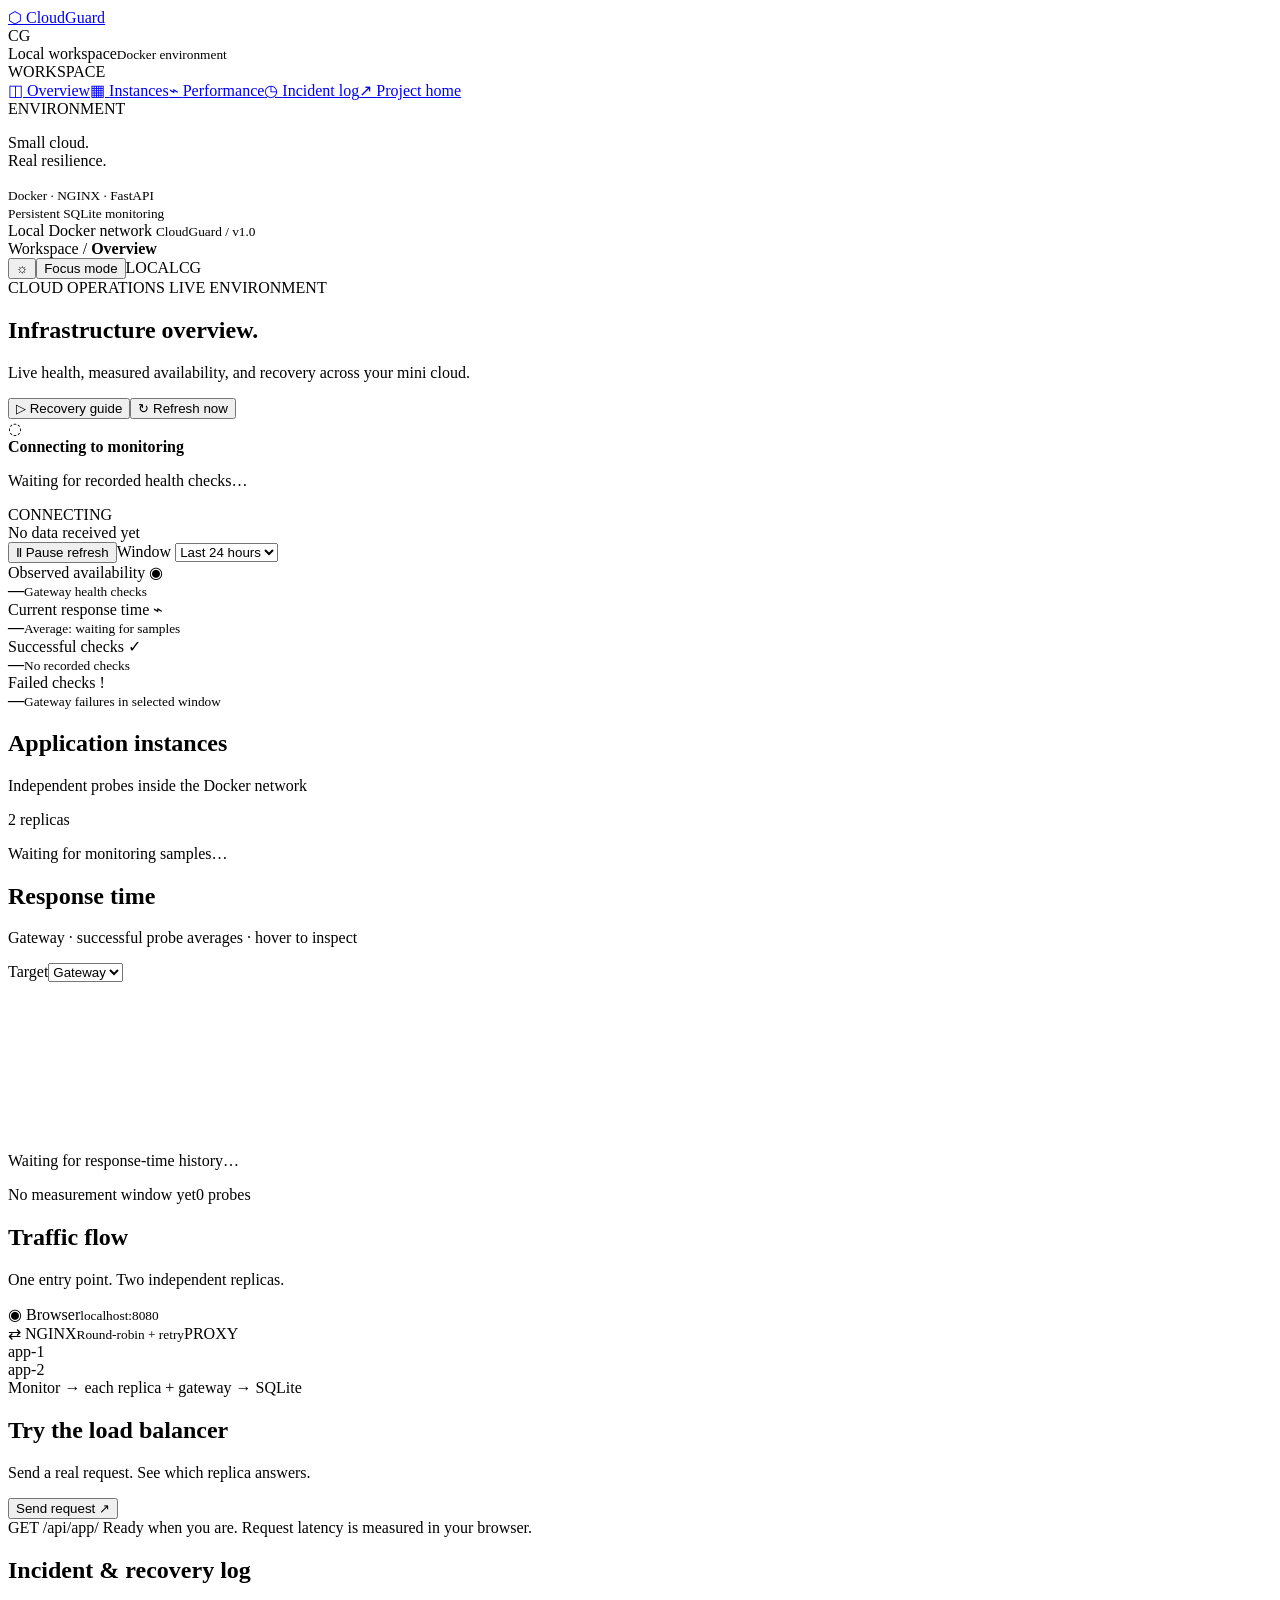
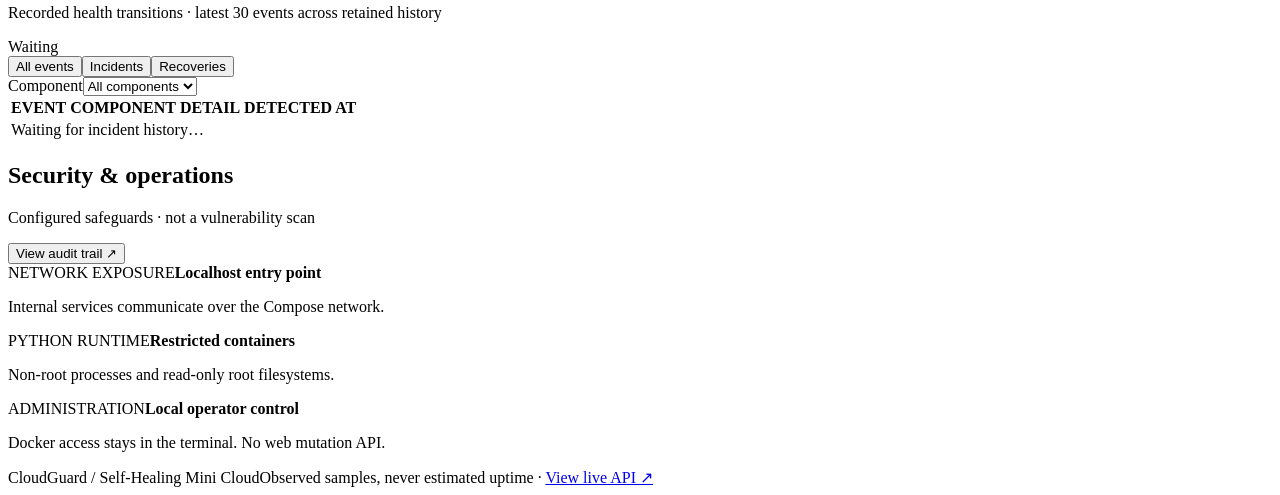
==== frontend/dashboard.html @ 4272e39f "Initial commit: CloudGuard — container health monitor with replica control, audit trail, and dashboa" ====
<!doctype html>
<html lang="en" data-theme="dark">
<head>
  <meta charset="utf-8">
  <meta name="viewport" content="width=device-width, initial-scale=1">
  <meta name="theme-color" content="#101821">
  <title>CloudGuard · Cloud Operations</title>
  <link rel="stylesheet" href="/styles.css">
  <script src="/app.js" defer></script>
  <link rel="stylesheet" href="/enhancements.css">
  <script src="/interactions.js" defer></script>
</head>
<body>
  <aside class="sidebar">
    <a class="brand" href="/" aria-label="CloudGuard home"><span class="brand-icon">⬡</span> CloudGuard</a>
    <div class="workspace"><span class="workspace-icon">CG</span><div>Local workspace<small>Docker environment</small></div><span class="local-dot"></span></div>
    <div class="nav-label">WORKSPACE</div>
    <nav><a class="active" href="#overview">◫ <span>Overview</span></a><a href="#instances">▦ <span>Instances</span></a><a href="#history">⌁ <span>Performance</span></a><a href="#incidents">◷ <span>Incident log</span></a><a href="/">↗ <span>Project home</span></a></nav>
    <div class="sidebar-note"><span class="mini-label">ENVIRONMENT</span><p>Small cloud.<br>Real resilience.</p><small>Docker · NGINX · FastAPI<br>Persistent SQLite monitoring</small></div>
    <div class="sidebar-footer"><span class="local-dot"></span> Local Docker network <small>CloudGuard / v1.0</small></div>
  </aside>
  <main id="overview">
    <header><div class="breadcrumb">Workspace <span>/</span> <strong>Overview</strong></div><div class="header-right"><button id="theme-toggle" class="icon-button" type="button" aria-label="Switch to light theme">☼</button><button id="present-toggle" type="button" aria-pressed="false">Focus mode</button><span class="env-pill">LOCAL</span><span class="avatar">CG</span></div></header>
    <div class="page-content">
      <section class="page-heading"><div><div class="eyebrow">CLOUD OPERATIONS <span class="eyebrow-line"></span> LIVE ENVIRONMENT</div><h1>Infrastructure overview<span class="heading-dot">.</span></h1><p>Live health, measured availability, and recovery across your mini cloud.</p></div><div class="heading-actions"><button id="demo-guide" type="button">▷ Recovery guide</button><button id="refresh" type="button" aria-label="Refresh now">↻ <span>Refresh now</span></button></div></section>
      <div class="status-banner" id="status-banner" role="status"><div class="status-symbol" id="status-symbol">◌</div><div><strong id="overall-title">Connecting to monitoring</strong><p id="overall-detail">Waiting for recorded health checks…</p></div><span class="live-label" id="live-label">CONNECTING</span></div>
      <div class="toolbar"><span><span class="local-dot" id="fresh-dot"></span> <span id="last-update">No data received yet</span></span><div class="toolbar-controls"><button id="pause-toggle" type="button" aria-pressed="false">Ⅱ Pause refresh</button><label>Window <select id="window"><option value="1">Last 1 hour</option><option value="24" selected>Last 24 hours</option><option value="168">Last 7 days</option></select></label></div></div>
      <section class="metrics" aria-label="Gateway measurements">
        <article class="metric"><div>Observed availability <span>◉</span></div><strong id="availability">—</strong><small id="availability-note">Gateway health checks</small><div class="metric-rule"></div></article>
        <article class="metric"><div>Current response time <span>⌁</span></div><strong id="current-latency">—</strong><small id="average-latency">Average: waiting for samples</small><div class="metric-rule"></div></article>
        <article class="metric"><div>Successful checks <span>✓</span></div><strong id="successes">—</strong><small id="total-checks">No recorded checks</small><div class="metric-rule"></div></article>
        <article class="metric"><div>Failed checks <span>!</span></div><strong id="failures">—</strong><small>Gateway failures in selected window</small><div class="metric-rule"></div></article>
      </section>
      <section class="panel instances-panel" id="instances"><div class="panel-heading"><div><h2>Application instances</h2><p>Independent probes inside the Docker network</p></div><span class="muted-tag">2 replicas</span></div><div id="instance-cards" class="instance-grid"><p class="empty">Waiting for monitoring samples…</p></div></section>
      <div class="lower-grid">
        <section class="panel chart-panel" id="history"><div class="panel-heading"><div><h2>Response time</h2><p id="chart-description">Gateway · successful probe averages · hover to inspect</p></div><label class="chart-selector">Target<select id="chart-target" aria-label="Chart target"><option value="gateway">Gateway</option><option value="app-1">app-1</option><option value="app-2">app-2</option></select></label></div><div class="chart-wrap"><canvas id="latency-chart" role="img" tabindex="0" aria-label="Gateway response latency history"></canvas><p id="chart-empty" class="empty">Waiting for response-time history…</p><div id="chart-tooltip" role="status" hidden></div></div><div class="chart-foot"><span id="chart-range">No measurement window yet</span><span id="chart-samples">0 probes</span></div></section>
        <section class="panel topology"><div class="panel-heading"><div><h2>Traffic flow</h2><p>One entry point. Two independent replicas.</p></div></div><div class="flow"><div class="flow-node client-node">◉ <span>Browser<small>localhost:8080</small></span></div><div class="flow-line"></div><div class="flow-node proxy-node">⇄ <span>NGINX<small>Round-robin + retry</small></span><span class="node-label">PROXY</span></div><div class="flow-split"></div><div class="flow-replicas"><div class="replica"><i id="topology-app-1"></i>app-1</div><div class="replica"><i id="topology-app-2"></i>app-2</div></div></div><div class="topology-note">Monitor → each replica + gateway → SQLite</div></section>
      </div>
      <section class="panel request-panel"><div class="panel-heading"><div><h2>Try the load balancer</h2><p>Send a real request. See which replica answers.</p></div><button id="send-request" class="primary-button" type="button">Send request ↗</button></div><div class="request-console" id="request-result" aria-live="polite"><span class="console-prompt">GET</span> /api/app/ <span class="console-hint">Ready when you are. Request latency is measured in your browser.</span></div></section>
      <section class="panel" id="incidents"><div class="panel-heading"><div><h2>Incident & recovery log</h2><p>Recorded health transitions · latest 30 events across retained history</p></div><span class="muted-tag" id="event-count">Waiting</span></div><div class="event-toolbar"><div class="segmented" role="group" aria-label="Filter event type"><button class="selected" data-event-filter="all" aria-pressed="true">All events</button><button data-event-filter="incident" aria-pressed="false">Incidents</button><button data-event-filter="recovery" aria-pressed="false">Recoveries</button></div><label>Component<select id="event-target" aria-label="Event component"><option value="all">All components</option><option value="gateway">Gateway</option><option value="app-1">app-1</option><option value="app-2">app-2</option></select></label></div><div class="table-scroll"><table><thead><tr><th>EVENT</th><th>COMPONENT</th><th>DETAIL</th><th>DETECTED AT</th></tr></thead><tbody id="event-rows"><tr><td colspan="4" class="empty">Waiting for incident history…</td></tr></tbody></table></div></section>
      <section class="panel security-panel"><div class="panel-heading"><div><h2>Security & operations</h2><p>Configured safeguards · not a vulnerability scan</p></div><button id="audit-trail" type="button">View audit trail ↗</button></div><div class="security-grid"><div><span>NETWORK EXPOSURE</span><strong>Localhost entry point</strong><p>Internal services communicate over the Compose network.</p></div><div><span>PYTHON RUNTIME</span><strong>Restricted containers</strong><p>Non-root processes and read-only root filesystems.</p></div><div><span>ADMINISTRATION</span><strong>Local operator control</strong><p>Docker access stays in the terminal. No web mutation API.</p></div></div></section>
      <footer><span>CloudGuard <span class="footer-sep">/</span> Self-Healing Mini Cloud</span><span>Observed samples, never estimated uptime · <a href="/api/monitor/summary" target="_blank" rel="noopener">View live API ↗</a></span></footer>
    </div>
  </main>
  <dialog id="detail-dialog"><div class="dialog-heading"><span class="eyebrow">CLOUDGUARD / INSPECT</span><button id="close-dialog" type="button" aria-label="Close dialog">✕</button></div><div id="dialog-content"></div></dialog>
  <div id="toast" role="status" hidden></div>
</body>
</html>
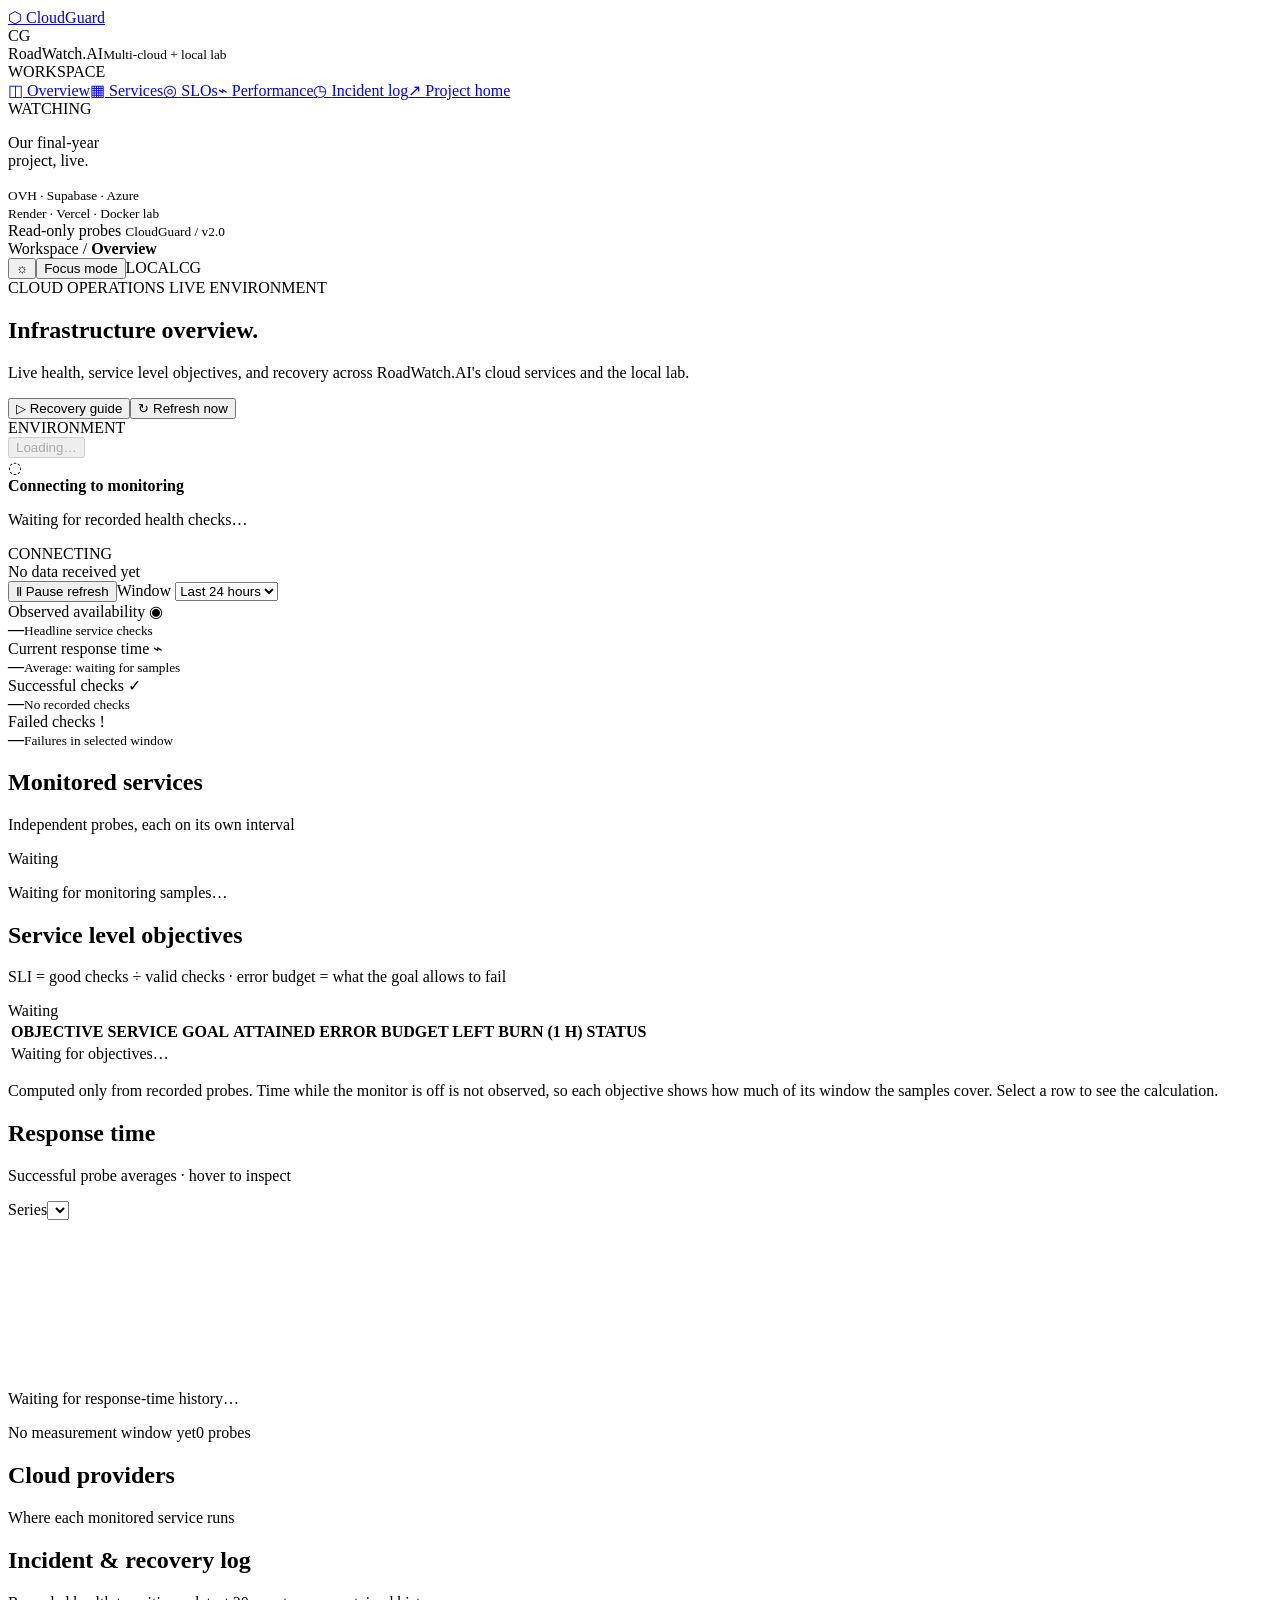
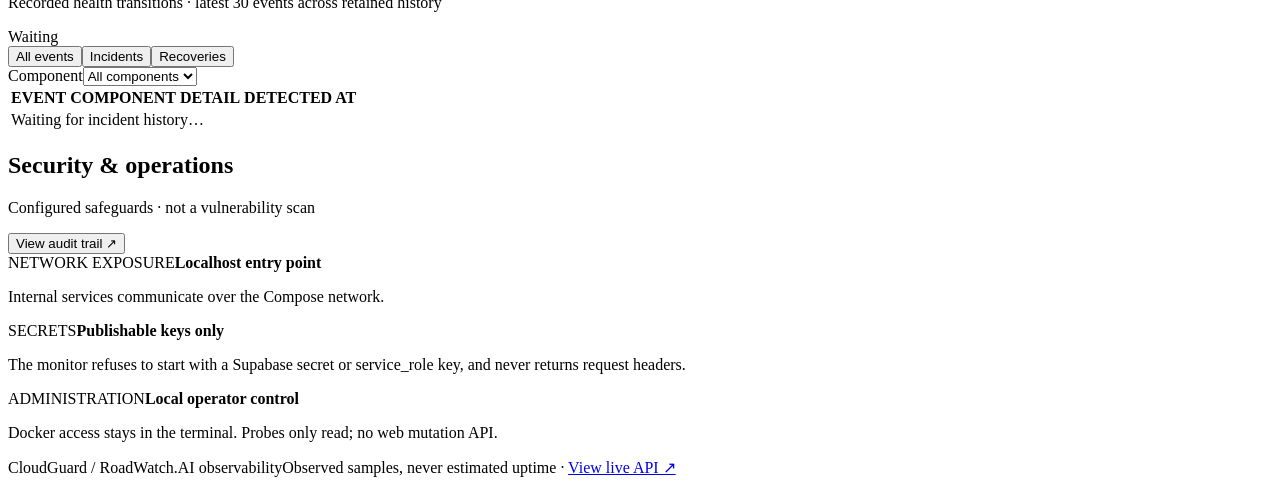
==== commit 0bc63560: "Monitor RoadWatch.AI across clouds with configurable targets and SLOs CloudGuard now watches our fin" ====
--- a/frontend/dashboard.html
+++ b/frontend/dashboard.html
@@ -13,33 +13,35 @@
 <body>
   <aside class="sidebar">
     <a class="brand" href="/" aria-label="CloudGuard home"><span class="brand-icon">⬡</span> CloudGuard</a>
-    <div class="workspace"><span class="workspace-icon">CG</span><div>Local workspace<small>Docker environment</small></div><span class="local-dot"></span></div>
+    <div class="workspace"><span class="workspace-icon">CG</span><div>RoadWatch.AI<small>Multi-cloud + local lab</small></div><span class="local-dot"></span></div>
     <div class="nav-label">WORKSPACE</div>
-    <nav><a class="active" href="#overview">◫ <span>Overview</span></a><a href="#instances">▦ <span>Instances</span></a><a href="#history">⌁ <span>Performance</span></a><a href="#incidents">◷ <span>Incident log</span></a><a href="/">↗ <span>Project home</span></a></nav>
-    <div class="sidebar-note"><span class="mini-label">ENVIRONMENT</span><p>Small cloud.<br>Real resilience.</p><small>Docker · NGINX · FastAPI<br>Persistent SQLite monitoring</small></div>
-    <div class="sidebar-footer"><span class="local-dot"></span> Local Docker network <small>CloudGuard / v1.0</small></div>
+    <nav><a class="active" href="#overview">◫ <span>Overview</span></a><a href="#instances">▦ <span>Services</span></a><a href="#slos">◎ <span>SLOs</span></a><a href="#history">⌁ <span>Performance</span></a><a href="#incidents">◷ <span>Incident log</span></a><a href="/">↗ <span>Project home</span></a></nav>
+    <div class="sidebar-note"><span class="mini-label">WATCHING</span><p>Our final-year<br>project, live.</p><small>OVH · Supabase · Azure<br>Render · Vercel · Docker lab</small></div>
+    <div class="sidebar-footer"><span class="local-dot"></span> Read-only probes <small>CloudGuard / v2.0</small></div>
   </aside>
   <main id="overview">
     <header><div class="breadcrumb">Workspace <span>/</span> <strong>Overview</strong></div><div class="header-right"><button id="theme-toggle" class="icon-button" type="button" aria-label="Switch to light theme">☼</button><button id="present-toggle" type="button" aria-pressed="false">Focus mode</button><span class="env-pill">LOCAL</span><span class="avatar">CG</span></div></header>
     <div class="page-content">
-      <section class="page-heading"><div><div class="eyebrow">CLOUD OPERATIONS <span class="eyebrow-line"></span> LIVE ENVIRONMENT</div><h1>Infrastructure overview<span class="heading-dot">.</span></h1><p>Live health, measured availability, and recovery across your mini cloud.</p></div><div class="heading-actions"><button id="demo-guide" type="button">▷ Recovery guide</button><button id="refresh" type="button" aria-label="Refresh now">↻ <span>Refresh now</span></button></div></section>
+      <section class="page-heading"><div><div class="eyebrow">CLOUD OPERATIONS <span class="eyebrow-line"></span> LIVE ENVIRONMENT</div><h1>Infrastructure overview<span class="heading-dot">.</span></h1><p>Live health, service level objectives, and recovery across RoadWatch.AI's cloud services and the local lab.</p></div><div class="heading-actions"><button id="demo-guide" type="button">▷ Recovery guide</button><button id="refresh" type="button" aria-label="Refresh now">↻ <span>Refresh now</span></button></div></section>
+      <div class="plane-bar"><span class="plane-label">ENVIRONMENT</span><div class="segmented" id="plane-switch" role="group" aria-label="Choose environment"><button class="selected" type="button" aria-pressed="true" disabled>Loading…</button></div></div>
       <div class="status-banner" id="status-banner" role="status"><div class="status-symbol" id="status-symbol">◌</div><div><strong id="overall-title">Connecting to monitoring</strong><p id="overall-detail">Waiting for recorded health checks…</p></div><span class="live-label" id="live-label">CONNECTING</span></div>
       <div class="toolbar"><span><span class="local-dot" id="fresh-dot"></span> <span id="last-update">No data received yet</span></span><div class="toolbar-controls"><button id="pause-toggle" type="button" aria-pressed="false">Ⅱ Pause refresh</button><label>Window <select id="window"><option value="1">Last 1 hour</option><option value="24" selected>Last 24 hours</option><option value="168">Last 7 days</option></select></label></div></div>
-      <section class="metrics" aria-label="Gateway measurements">
-        <article class="metric"><div>Observed availability <span>◉</span></div><strong id="availability">—</strong><small id="availability-note">Gateway health checks</small><div class="metric-rule"></div></article>
+      <section class="metrics" aria-label="Headline service measurements">
+        <article class="metric"><div>Observed availability <span>◉</span></div><strong id="availability">—</strong><small id="availability-note">Headline service checks</small><div class="metric-rule"></div></article>
         <article class="metric"><div>Current response time <span>⌁</span></div><strong id="current-latency">—</strong><small id="average-latency">Average: waiting for samples</small><div class="metric-rule"></div></article>
         <article class="metric"><div>Successful checks <span>✓</span></div><strong id="successes">—</strong><small id="total-checks">No recorded checks</small><div class="metric-rule"></div></article>
-        <article class="metric"><div>Failed checks <span>!</span></div><strong id="failures">—</strong><small>Gateway failures in selected window</small><div class="metric-rule"></div></article>
+        <article class="metric"><div>Failed checks <span>!</span></div><strong id="failures">—</strong><small id="failures-note">Failures in selected window</small><div class="metric-rule"></div></article>
       </section>
-      <section class="panel instances-panel" id="instances"><div class="panel-heading"><div><h2>Application instances</h2><p>Independent probes inside the Docker network</p></div><span class="muted-tag">2 replicas</span></div><div id="instance-cards" class="instance-grid"><p class="empty">Waiting for monitoring samples…</p></div></section>
+      <section class="panel instances-panel" id="instances"><div class="panel-heading"><div><h2 id="services-title">Monitored services</h2><p id="services-description">Independent probes, each on its own interval</p></div><span class="muted-tag" id="service-count">Waiting</span></div><div id="instance-cards" class="instance-grid"><p class="empty">Waiting for monitoring samples…</p></div></section>
+      <section class="panel slo-panel" id="slos"><div class="panel-heading"><div><h2>Service level objectives</h2><p id="slo-description">SLI = good checks ÷ valid checks · error budget = what the goal allows to fail</p></div><span class="muted-tag" id="slo-count">Waiting</span></div><div class="table-scroll slo-scroll"><table class="slo-table"><thead><tr><th>OBJECTIVE</th><th>SERVICE</th><th>GOAL</th><th>ATTAINED</th><th>ERROR BUDGET LEFT</th><th>BURN (1 H)</th><th>STATUS</th></tr></thead><tbody id="slo-rows"><tr><td colspan="7" class="empty">Waiting for objectives…</td></tr></tbody></table></div><p class="slo-note">Computed only from recorded probes. Time while the monitor is off is not observed, so each objective shows how much of its window the samples cover. Select a row to see the calculation.</p></section>
       <div class="lower-grid">
-        <section class="panel chart-panel" id="history"><div class="panel-heading"><div><h2>Response time</h2><p id="chart-description">Gateway · successful probe averages · hover to inspect</p></div><label class="chart-selector">Target<select id="chart-target" aria-label="Chart target"><option value="gateway">Gateway</option><option value="app-1">app-1</option><option value="app-2">app-2</option></select></label></div><div class="chart-wrap"><canvas id="latency-chart" role="img" tabindex="0" aria-label="Gateway response latency history"></canvas><p id="chart-empty" class="empty">Waiting for response-time history…</p><div id="chart-tooltip" role="status" hidden></div></div><div class="chart-foot"><span id="chart-range">No measurement window yet</span><span id="chart-samples">0 probes</span></div></section>
-        <section class="panel topology"><div class="panel-heading"><div><h2>Traffic flow</h2><p>One entry point. Two independent replicas.</p></div></div><div class="flow"><div class="flow-node client-node">◉ <span>Browser<small>localhost:8080</small></span></div><div class="flow-line"></div><div class="flow-node proxy-node">⇄ <span>NGINX<small>Round-robin + retry</small></span><span class="node-label">PROXY</span></div><div class="flow-split"></div><div class="flow-replicas"><div class="replica"><i id="topology-app-1"></i>app-1</div><div class="replica"><i id="topology-app-2"></i>app-2</div></div></div><div class="topology-note">Monitor → each replica + gateway → SQLite</div></section>
+        <section class="panel chart-panel" id="history"><div class="panel-heading"><div><h2 id="chart-title">Response time</h2><p id="chart-description">Successful probe averages · hover to inspect</p></div><label class="chart-selector">Series<select id="chart-target" aria-label="Chart series"></select></label></div><div class="chart-wrap"><canvas id="latency-chart" role="img" tabindex="0" aria-label="Response latency history"></canvas><p id="chart-empty" class="empty">Waiting for response-time history…</p><div id="chart-tooltip" role="status" hidden></div></div><div class="chart-foot"><span id="chart-range">No measurement window yet</span><span id="chart-samples">0 probes</span></div></section>
+        <section class="panel topology"><div class="panel-heading"><div><h2 id="topology-title">Cloud providers</h2><p id="topology-description">Where each monitored service runs</p></div></div><div class="provider-map" id="provider-map"></div><div id="lab-flow" hidden><div class="flow"><div class="flow-node client-node">◉ <span>Browser<small>localhost:8080</small></span></div><div class="flow-line"></div><div class="flow-node proxy-node">⇄ <span>NGINX<small>Round-robin + retry</small></span><span class="node-label">PROXY</span></div><div class="flow-split"></div><div class="flow-replicas"><div class="replica"><i id="topology-app-1"></i>app-1</div><div class="replica"><i id="topology-app-2"></i>app-2</div></div></div><div class="topology-note">Monitor → each replica + gateway → SQLite</div></div></section>
       </div>
-      <section class="panel request-panel"><div class="panel-heading"><div><h2>Try the load balancer</h2><p>Send a real request. See which replica answers.</p></div><button id="send-request" class="primary-button" type="button">Send request ↗</button></div><div class="request-console" id="request-result" aria-live="polite"><span class="console-prompt">GET</span> /api/app/ <span class="console-hint">Ready when you are. Request latency is measured in your browser.</span></div></section>
-      <section class="panel" id="incidents"><div class="panel-heading"><div><h2>Incident & recovery log</h2><p>Recorded health transitions · latest 30 events across retained history</p></div><span class="muted-tag" id="event-count">Waiting</span></div><div class="event-toolbar"><div class="segmented" role="group" aria-label="Filter event type"><button class="selected" data-event-filter="all" aria-pressed="true">All events</button><button data-event-filter="incident" aria-pressed="false">Incidents</button><button data-event-filter="recovery" aria-pressed="false">Recoveries</button></div><label>Component<select id="event-target" aria-label="Event component"><option value="all">All components</option><option value="gateway">Gateway</option><option value="app-1">app-1</option><option value="app-2">app-2</option></select></label></div><div class="table-scroll"><table><thead><tr><th>EVENT</th><th>COMPONENT</th><th>DETAIL</th><th>DETECTED AT</th></tr></thead><tbody id="event-rows"><tr><td colspan="4" class="empty">Waiting for incident history…</td></tr></tbody></table></div></section>
-      <section class="panel security-panel"><div class="panel-heading"><div><h2>Security & operations</h2><p>Configured safeguards · not a vulnerability scan</p></div><button id="audit-trail" type="button">View audit trail ↗</button></div><div class="security-grid"><div><span>NETWORK EXPOSURE</span><strong>Localhost entry point</strong><p>Internal services communicate over the Compose network.</p></div><div><span>PYTHON RUNTIME</span><strong>Restricted containers</strong><p>Non-root processes and read-only root filesystems.</p></div><div><span>ADMINISTRATION</span><strong>Local operator control</strong><p>Docker access stays in the terminal. No web mutation API.</p></div></div></section>
-      <footer><span>CloudGuard <span class="footer-sep">/</span> Self-Healing Mini Cloud</span><span>Observed samples, never estimated uptime · <a href="/api/monitor/summary" target="_blank" rel="noopener">View live API ↗</a></span></footer>
+      <section class="panel request-panel" id="request-panel" hidden><div class="panel-heading"><div><h2>Try the load balancer</h2><p>Send a real request. See which replica answers.</p></div><button id="send-request" class="primary-button" type="button">Send request ↗</button></div><div class="request-console" id="request-result" aria-live="polite"><span class="console-prompt">GET</span> /api/app/ <span class="console-hint">Ready when you are. Request latency is measured in your browser.</span></div></section>
+      <section class="panel" id="incidents"><div class="panel-heading"><div><h2>Incident & recovery log</h2><p>Recorded health transitions · latest 30 events across retained history</p></div><span class="muted-tag" id="event-count">Waiting</span></div><div class="event-toolbar"><div class="segmented" role="group" aria-label="Filter event type"><button class="selected" data-event-filter="all" aria-pressed="true">All events</button><button data-event-filter="incident" aria-pressed="false">Incidents</button><button data-event-filter="recovery" aria-pressed="false">Recoveries</button></div><label>Component<select id="event-target" aria-label="Event component"><option value="all">All components</option></select></label></div><div class="table-scroll"><table><thead><tr><th>EVENT</th><th>COMPONENT</th><th>DETAIL</th><th>DETECTED AT</th></tr></thead><tbody id="event-rows"><tr><td colspan="4" class="empty">Waiting for incident history…</td></tr></tbody></table></div></section>
+      <section class="panel security-panel"><div class="panel-heading"><div><h2>Security & operations</h2><p>Configured safeguards · not a vulnerability scan</p></div><button id="audit-trail" type="button">View audit trail ↗</button></div><div class="security-grid"><div><span>NETWORK EXPOSURE</span><strong>Localhost entry point</strong><p>Internal services communicate over the Compose network.</p></div><div><span>SECRETS</span><strong>Publishable keys only</strong><p>The monitor refuses to start with a Supabase secret or service_role key, and never returns request headers.</p></div><div><span>ADMINISTRATION</span><strong>Local operator control</strong><p>Docker access stays in the terminal. Probes only read; no web mutation API.</p></div></div></section>
+      <footer><span>CloudGuard <span class="footer-sep">/</span> RoadWatch.AI observability</span><span>Observed samples, never estimated uptime · <a href="/api/monitor/summary" target="_blank" rel="noopener">View live API ↗</a></span></footer>
     </div>
   </main>
   <dialog id="detail-dialog"><div class="dialog-heading"><span class="eyebrow">CLOUDGUARD / INSPECT</span><button id="close-dialog" type="button" aria-label="Close dialog">✕</button></div><div id="dialog-content"></div></dialog>
